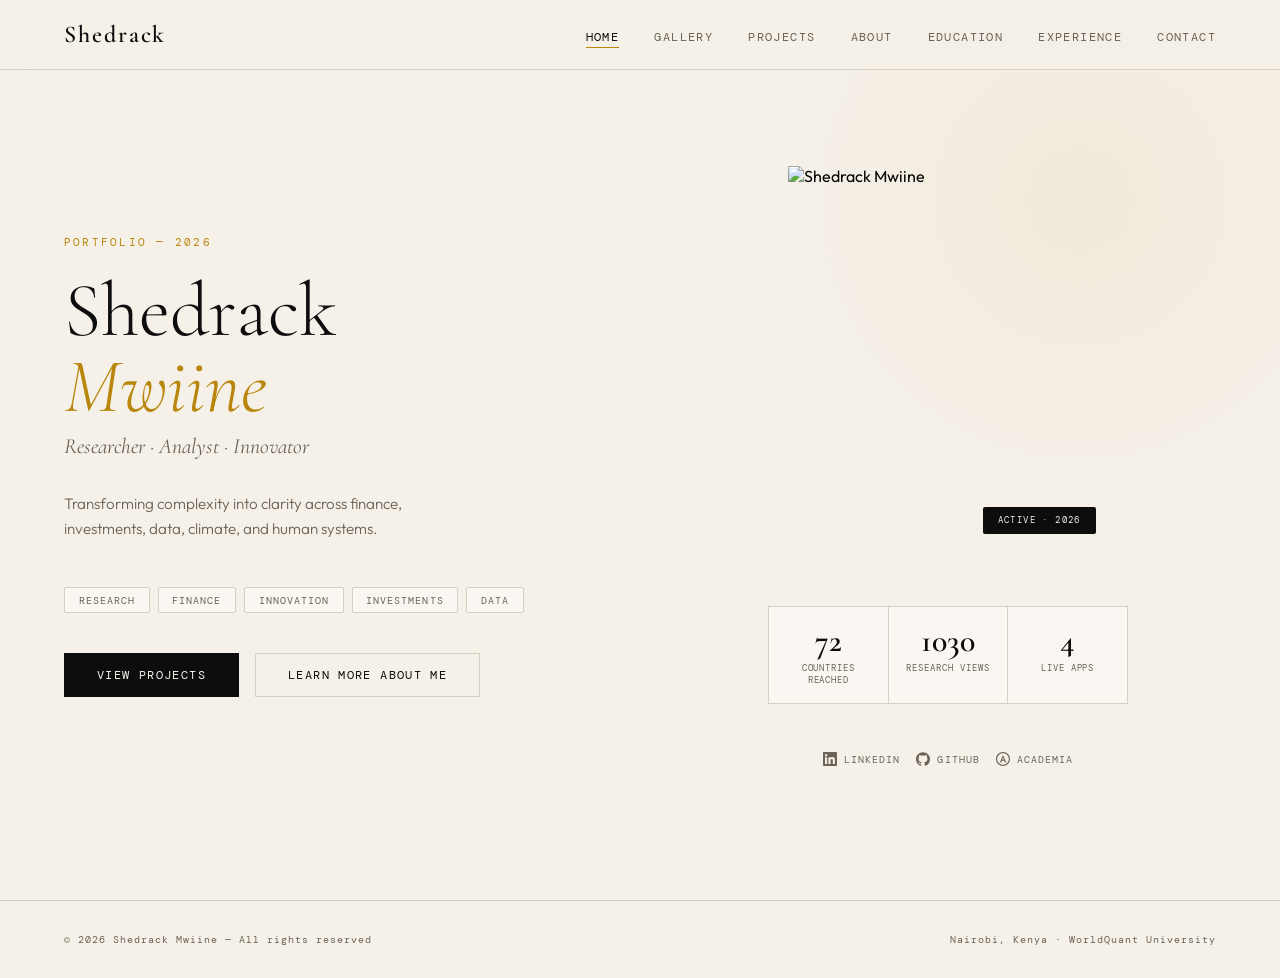
==== index.html @ 3e361f3b "Add portfolio files to root" ====
<!DOCTYPE html>
<html lang="en">
<head>
    <meta charset="UTF-8">
    <meta name="viewport" content="width=device-width, initial-scale=1.0">
    <title>Home | Shedrack Mwiine</title>
    <link rel="preconnect" href="https://fonts.googleapis.com">
    <link rel="preconnect" href="https://fonts.gstatic.com" crossorigin>
    <link href="https://fonts.googleapis.com/css2?family=Cormorant+Garamond:ital,wght@0,300;0,400;0,600;1,300;1,400&family=DM+Mono:wght@300;400;500&family=Outfit:wght@300;400;500;600&display=swap" rel="stylesheet">
    <link rel="stylesheet" href="style.css">
    
    <style>
        :root {
            --ink: #0d0d0d;
            --paper: #f5f0e8;
            --accent: #b8860b;
            --accent-light: #d4a843;
            --muted: #6b6355;
            --border: #d8d0c0;
            --card-bg: #faf7f2;
        }

        html { 
            scroll-behavior: smooth; 
        }

        body {
            font-family: 'Outfit', sans-serif;
            background: var(--paper);
            color: var(--ink);
            overflow-x: hidden;
        }

        /* ── NAV ── */
        .nav {
            position: fixed;
            top: 0; left: 0; right: 0;
            z-index: 100;
            display: flex;
            align-items: center;
            justify-content: space-between;
            padding: 1.2rem 4rem;
            background: rgba(245, 240, 232, 0.92);
            backdrop-filter: blur(12px);
            border-bottom: 1px solid var(--border);
        }

        .nav-brand {
            font-family: 'Cormorant Garamond', serif;
            font-size: 1.5rem;
            font-weight: 600;
            letter-spacing: 0.08em;
            color: var(--ink);
            text-decoration: none;
        }

        .nav-links {
            display: flex;
            gap: 2.2rem;
            list-style: none;
        }

        .nav-links a {
            font-family: 'DM Mono', monospace;
            font-size: 0.72rem;
            font-weight: 400;
            letter-spacing: 0.12em;
            text-transform: uppercase;
            color: var(--muted);
            text-decoration: none;
            transition: color 0.2s;
            position: relative;
        }

        .nav-links a::after {
            content: '';
            position: absolute;
            bottom: -3px; left: 0;
            width: 0; height: 1px;
            background: var(--accent);
            transition: width 0.3s ease;
        }

        .nav-links a:hover { color: var(--ink); }
        .nav-links a:hover::after { width: 100%; }

        /* ── HERO ── */
        .hero {
            min-height: 100vh;
            display: grid;
            grid-template-columns: 1fr 1fr;
            align-items: center;
            padding: 6rem 4rem 4rem;
            gap: 5rem;
            position: relative;
            overflow: hidden;
        }

        .hero::before {
            content: '';
            position: absolute;
            top: -100px; right: -100px;
            width: 600px; height: 600px;
            background: radial-gradient(circle, rgba(184,134,11,0.06) 0%, transparent 70%);
            pointer-events: none;
        }

        .hero-text { animation: fadeUp 0.9s ease both; }

        .hero-eyebrow {
            font-family: 'DM Mono', monospace;
            font-size: 0.7rem;
            letter-spacing: 0.2em;
            text-transform: uppercase;
            color: var(--accent);
            margin-bottom: 1.5rem;
        }

        .hero-name {
            font-family: 'Cormorant Garamond', serif;
            font-size: clamp(3.5rem, 6vw, 5.5rem);
            font-weight: 300;
            line-height: 1.0;
            color: var(--ink);
            margin-bottom: 0.4rem;
        }

        .hero-name em {
            font-style: italic;
            color: var(--accent);
        }

        .hero-title {
            font-family: 'Cormorant Garamond', serif;
            font-size: 1.35rem;
            font-weight: 400;
            font-style: italic;
            color: var(--muted);
            margin-bottom: 2rem;
        }

        .hero-tagline {
            font-size: 0.95rem;
            font-weight: 300;
            color: var(--muted);
            line-height: 1.7;
            max-width: 420px;
            margin-bottom: 2.8rem;
        }

        .bio-tags {
            display: flex;
            flex-wrap: wrap;
            gap: 0.5rem;
            margin-bottom: 2.5rem;
        }

        .bio-tag {
            font-family: 'DM Mono', monospace;
            font-size: 0.65rem;
            letter-spacing: 0.1em;
            text-transform: uppercase;
            padding: 0.35rem 0.85rem;
            border: 1px solid var(--border);
            color: var(--muted);
            border-radius: 2px;
            background: var(--card-bg);
        }

        .hero-cta {
            display: flex;
            gap: 1rem;
            flex-wrap: wrap;
        }

        .btn-primary {
            font-family: 'DM Mono', monospace;
            font-size: 0.72rem;
            letter-spacing: 0.12em;
            text-transform: uppercase;
            padding: 0.85rem 2rem;
            background: var(--ink);
            color: var(--paper);
            text-decoration: none;
            border: 1px solid var(--ink);
            transition: background 0.25s, color 0.25s;
        }

        .btn-primary:hover { 
            background: var(--accent); 
            border-color: var(--accent); 
        }

        .btn-outline {
            font-family: 'DM Mono', monospace;
            font-size: 0.72rem;
            letter-spacing: 0.12em;
            text-transform: uppercase;
            padding: 0.85rem 2rem;
            background: transparent;
            color: var(--ink);
            text-decoration: none;
            border: 1px solid var(--border);
            transition: border-color 0.25s, color 0.25s;
        }

        .btn-outline:hover { 
            border-color: var(--ink); 
        }

        /* ── PROFILE IMAGE - NO FRAME ── */
        .hero-visual {
            display: flex;
            flex-direction: column;
            align-items: center;
            animation: fadeUp 1.1s 0.2s ease both;
        }

        .profile-container {
            position: relative;
            width: 320px;
            height: 380px;
            margin-bottom: 2rem;
            overflow: hidden;
        }

        .profile-img {
            width: 100%;
            height: 100%;
            object-fit: cover;
            object-position: center top;
            filter: grayscale(12%) contrast(1.08);
            transition: transform 0.7s ease;
        }

        .profile-container:hover .profile-img {
            transform: scale(1.03);
        }

        .profile-label {
            position: absolute;
            bottom: 12px;
            right: 12px;
            background: var(--ink);
            color: var(--paper);
            font-family: 'DM Mono', monospace;
            font-size: 0.58rem;
            letter-spacing: 0.15em;
            text-transform: uppercase;
            padding: 0.45rem 0.95rem;
            z-index: 3;
            border-radius: 2px;
        }

        /* ── STATS ROW ── */
        .stats-row {
            display: grid;
            grid-template-columns: repeat(3, 1fr);
            gap: 1px;
            width: 100%;
            max-width: 360px;
            background: var(--border);
            border: 1px solid var(--border);
        }

        .stat-item {
            background: var(--card-bg);
            padding: 1.1rem;
            text-align: center;
        }

        .stat-number {
            font-family: 'Cormorant Garamond', serif;
            font-size: 2rem;
            font-weight: 600;
            color: var(--ink);
            line-height: 1;
        }

        .stat-label {
            font-family: 'DM Mono', monospace;
            font-size: 0.58rem;
            letter-spacing: 0.1em;
            text-transform: uppercase;
            color: var(--muted);
            margin-top: 0.3rem;
        }

        /* ── SOCIAL LINKS ── */
        .social-links {
            display: flex;
            gap: 1rem;
            margin-top: 1.2rem;
        }

        .social-link {
            display: flex;
            align-items: center;
            gap: 0.45rem;
            font-family: 'DM Mono', monospace;
            font-size: 0.65rem;
            letter-spacing: 0.1em;
            text-transform: uppercase;
            color: var(--muted);
            text-decoration: none;
            transition: color 0.2s;
        }

        .social-link svg {
            width: 14px; height: 14px;
            fill: currentColor;
        }

        .social-link:hover { color: var(--accent); }

        /* ── FOOTER ── */
        footer {
            border-top: 1px solid var(--border);
            padding: 2rem 4rem;
            display: flex;
            align-items: center;
            justify-content: space-between;
        }

        footer p {
            font-family: 'DM Mono', monospace;
            font-size: 0.62rem;
            letter-spacing: 0.1em;
            color: var(--muted);
        }

        /* ── ANIMATIONS ── */
        @keyframes fadeUp {
            from { opacity: 0; transform: translateY(28px); }
            to { opacity: 1; transform: translateY(0); }
        }

        /* ── RESPONSIVE ── */
        @media (max-width: 900px) {
            .nav { padding: 1rem 1.5rem; }
            .nav-links { gap: 1.2rem; }
            .hero { 
                grid-template-columns: 1fr; 
                padding: 7rem 1.5rem 3rem; 
                gap: 3rem; 
            }
            .hero-visual { order: -1; }
            .profile-container { 
                width: 240px; 
                height: 290px; 
            }
            footer { 
                flex-direction: column; 
                gap: 1rem; 
                padding: 1.5rem; 
            }
        }

        @media (max-width: 600px) {
            .nav-links { display: none; }
        }
    </style>
</head>
<body>

<header class="nav">
    <a href="index.html" class="nav-brand">Shedrack</a>
    <nav>
        <ul class="nav-links">
            <li><a href="index.html">Home</a></li>
            <li><a href="gallery.html">Gallery</a></li>
            <li><a href="projects.html">Projects</a></li>
            <li><a href="about.html">About</a></li>
            <li><a href="education.html">Education</a></li>
            <li><a href="experience.html">Experience</a></li>
            <li><a href="contact.html">Contact</a></li>
        </ul>
    </nav>
    <button class="nav-hamburger" aria-label="Toggle menu" aria-expanded="false">
        <span></span><span></span><span></span>
    </button>
</header>

<!-- ── HERO ── -->
<section class="hero">
    <div class="hero-text">
        <p class="hero-eyebrow">Portfolio — 2026</p>
        <h2 class="hero-name">Shedrack<br><em>Mwiine</em></h2>
        <p class="hero-title">Researcher · Analyst · Innovator</p>
        <p class="hero-tagline">Transforming complexity into clarity across finance, investments, data, climate, and human systems.</p>

        <div class="bio-tags">
            <span class="bio-tag">Research</span>
            <span class="bio-tag">Finance</span>
            <span class="bio-tag">Innovation</span>
            <span class="bio-tag">Investments</span>
            <span class="bio-tag">Data</span>
        </div>

        <div class="hero-cta">
            <a href="projects.html" class="btn-primary">View Projects</a>
            <a href="about.html" class="btn-outline">Learn More About Me</a>
        </div>
    </div>

    <div class="hero-visual">
        <div class="profile-container">
            <img src="https://i.postimg.cc/kX9k6gMP/Profile_Photograph.jpg" 
                 alt="Shedrack Mwiine" 
                 class="profile-img">
            <span class="profile-label">Active · 2026</span>
        </div>

        <div class="stats-row">
            <div class="stat-item">
                <div class="stat-number">73<span style="font-size:1.2rem;color:var(--accent)">+</span></div>
                <div class="stat-label">Countries Reached</div>
            </div>
            <div class="stat-item">
                <div class="stat-number">1030<span style="font-size:1.2rem;color:var(--accent)">+</span></div>
                <div class="stat-label">Research Views</div>
            </div>
            <div class="stat-item">
                <div class="stat-number">4</div>
                <div class="stat-label">Live Apps</div>
            </div>
        </div>

        <div class="social-links">
            <a href="https://www.linkedin.com/in/shedrack-mwiine-6a0851293" target="_blank" class="social-link">
                <svg viewBox="0 0 24 24"><path d="M20.447 20.452h-3.554v-5.569c0-1.328-.027-3.037-1.852-3.037-1.853 0-2.136 1.445-2.136 2.939v5.667H9.351V9h3.414v1.561h.046c.477-.9 1.637-1.85 3.37-1.85 3.601 0 4.267 2.37 4.267 5.455v6.286zM5.337 7.433a2.062 2.062 0 0 1-2.063-2.065 2.064 2.064 0 1 1 2.063 2.065zm1.782 13.019H3.555V9h3.564v11.452zM22.225 0H1.771C.792 0 0 .774 0 1.729v20.542C0 23.227.792 24 1.771 24h20.451C23.2 24 24 23.227 24 22.271V1.729C24 .774 23.2 0 22.222 0h.003z"/></svg>
                LinkedIn
            </a>
            <a href="https://github.com/MwiineShedrack" target="_blank" class="social-link">
                <svg viewBox="0 0 24 24"><path d="M12 .297c-6.63 0-12 5.373-12 12 0 5.303 3.438 9.8 8.205 11.385.6.113.82-.258.82-.577 0-.285-.01-1.04-.015-2.04-3.338.724-4.042-1.61-4.042-1.61C4.422 18.07 3.633 17.7 3.633 17.7c-1.087-.744.084-.729.084-.729 1.205.084 1.838 1.236 1.838 1.236 1.07 1.835 2.809 1.305 3.495.998.108-.776.417-1.305.76-1.605-2.665-.3-5.466-1.332-5.466-5.93 0-1.31.465-2.38 1.235-3.22-.135-.303-.54-1.523.105-3.176 0 0 1.005-.322 3.3 1.23.96-.267 1.98-.399 3-.405 1.02.006 2.04.138 3 .405 2.28-1.552 3.285-1.23 3.285-1.23.645 1.653.24 2.873.12 3.176.765.84 1.23 1.91 1.23 3.22 0 4.61-2.805 5.625-5.475 5.92.42.36.81 1.096.81 2.22 0 1.606-.015 2.896-.015 3.286 0 .315.21.69.825.57C20.565 22.092 24 17.592 24 12.297c0-6.627-5.373-12-12-12"/></svg>
                GitHub
            </a>
            <a href="https://independent.academia.edu/ShedrackMwiine" target="_blank" class="social-link">
                <svg viewBox="0 0 24 24"><path d="M12 0C5.373 0 0 5.373 0 12s5.373 12 12 12 12-5.373 12-12S18.627 0 12 0zm0 2c5.514 0 10 4.486 10 10s-4.486 10-10 10S2 17.514 2 12 6.486 2 12 2zm-.5 4l-5 12h2.2l1.1-2.8h4.4l1.1 2.8H17.5L12.5 6h-1zm.5 2.8l1.6 4H10.4L12 8.8z"/></svg>
                Academia
            </a>
        </div>
    </div>
</section>

<footer>
    <p>© 2026 Shedrack Mwiine — All rights reserved</p>
    <p>Nairobi, Kenya · WorldQuant University</p>
</footer>

<script src="script.js"></script>
</body>
</html>
---- style.css ----
/* ============================================================
   SHEDRACK MWIINE — PORTFOLIO STYLESHEET
   Covers: index, projects, gallery, experience, education, contact
   ============================================================ */

/* ── GOOGLE FONTS ── */
@import url('https://fonts.googleapis.com/css2?family=Cormorant+Garamond:ital,wght@0,300;0,400;0,600;1,300;1,400&family=DM+Mono:wght@300;400;500&family=Outfit:wght@300;400;500;600&display=swap');

/* ── RESET ── */
*, *::before, *::after {
    box-sizing: border-box;
    margin: 0;
    padding: 0;
}

/* ── DESIGN TOKENS ── */
:root {
    --ink:          #0d0d0d;
    --paper:        #f5f0e8;
    --accent:       #b8860b;
    --accent-light: #d4a843;
    --accent-dim:   rgba(184, 134, 11, 0.08);
    --muted:        #6b6355;
    --muted-light:  #9a9082;
    --border:       #d8d0c0;
    --border-light: #e8e2d8;
    --card-bg:      #faf7f2;
    --card-hover:   #f2ede3;

    --font-serif:  'Cormorant Garamond', Georgia, serif;
    --font-mono:   'DM Mono', 'Courier New', monospace;
    --font-sans:   'Outfit', system-ui, sans-serif;

    --nav-h:       70px;
    --page-pad:    4rem;
    --page-pad-sm: 1.5rem;

    --radius-sm: 2px;
    --radius:    4px;

    --shadow-sm: 0 2px 12px rgba(13,13,13,0.06);
    --shadow:    0 6px 30px rgba(13,13,13,0.10);
    --shadow-lg: 0 16px 60px rgba(13,13,13,0.14);

    --transition: 0.25s ease;
    --transition-slow: 0.5s ease;
}

/* ── BASE ── */
html {
    scroll-behavior: smooth;
    font-size: 16px;
}

body {
    font-family: var(--font-sans);
    background: var(--paper);
    color: var(--ink);
    overflow-x: hidden;
    -webkit-font-smoothing: antialiased;
}

img { display: block; max-width: 100%; }
a  { color: inherit; text-decoration: none; }
ul { list-style: none; }

/* ── PAGE TRANSITION OVERLAY ── */
.page-transition {
    position: fixed;
    inset: 0;
    background: var(--ink);
    z-index: 9999;
    pointer-events: none;
    
    /* Start fully transparent and slightly scaled */
    opacity: 0;
    transform: scale(0.98);
    visibility: hidden;
    
    /* Smooth, luxurious easing */
    transition: 
        opacity 0.65s cubic-bezier(0.45, 0.05, 0.25, 1),
        transform 0.65s cubic-bezier(0.45, 0.05, 0.25, 1);
}

.page-transition.entering {
    opacity: 1;
    transform: scale(1);
    visibility: visible;
}

.page-transition.leaving {
    opacity: 0;
    transform: scale(1.02);
    visibility: visible;
}
.page-transition.entering { transform: translateY(0); }
.page-transition.leaving  { transform: translateY(-100%); }

/* ============================================================
   NAVIGATION
   ============================================================ */
.nav {
    position: fixed;
    top: 0; left: 0; right: 0;
    z-index: 100;
    height: var(--nav-h);
    display: flex;
    align-items: center;
    justify-content: space-between;
    padding: 0 var(--page-pad);
    background: rgba(245, 240, 232, 0.93);
    backdrop-filter: blur(14px);
    -webkit-backdrop-filter: blur(14px);
    border-bottom: 1px solid var(--border);
    transition: box-shadow var(--transition);
}

.nav.scrolled {
    box-shadow: var(--shadow-sm);
}

.nav-brand {
    font-family: var(--font-serif);
    font-size: 1.45rem;
    font-weight: 600;
    letter-spacing: 0.06em;
    color: var(--ink);
}

.nav-links {
    display: flex;
    align-items: center;
    gap: 2.2rem;
}

.nav-links a {
    font-family: var(--font-mono);
    font-size: 0.7rem;
    font-weight: 400;
    letter-spacing: 0.14em;
    text-transform: uppercase;
    color: var(--muted);
    position: relative;
    transition: color var(--transition);
}

.nav-links a::after {
    content: '';
    position: absolute;
    bottom: -4px; left: 0;
    width: 0; height: 1px;
    background: var(--accent);
    transition: width 0.35s ease;
}

.nav-links a:hover,
.nav-links a.active {
    color: var(--ink);
}

.nav-links a:hover::after,
.nav-links a.active::after {
    width: 100%;
}

/* Hamburger (mobile) */
.nav-hamburger {
    display: none;
    flex-direction: column;
    justify-content: center;
    gap: 5px;
    width: 28px;
    height: 28px;
    cursor: pointer;
    background: none;
    border: none;
    padding: 0;
    z-index: 101;
}

.nav-hamburger span {
    display: block;
    width: 100%;
    height: 1px;
    background: var(--ink);
    transition: transform 0.35s ease, opacity 0.25s ease;
    transform-origin: center;
}

.nav-hamburger.open span:nth-child(1) { transform: translateY(6px) rotate(45deg); }
.nav-hamburger.open span:nth-child(2) { opacity: 0; transform: scaleX(0); }
.nav-hamburger.open span:nth-child(3) { transform: translateY(-6px) rotate(-45deg); }

/* Mobile Nav Drawer */
.nav-drawer {
    display: none;
    position: fixed;
    top: var(--nav-h); left: 0; right: 0;
    background: var(--paper);
    border-bottom: 1px solid var(--border);
    padding: 2rem var(--page-pad-sm);
    z-index: 99;
    transform: translateY(-8px);
    opacity: 0;
    pointer-events: none;
    transition: transform 0.35s ease, opacity 0.3s ease;
}

.nav-drawer.open {
    transform: translateY(0);
    opacity: 1;
    pointer-events: all;
}

.nav-drawer ul {
    display: flex;
    flex-direction: column;
    gap: 1.4rem;
}

.nav-drawer a {
    font-family: var(--font-mono);
    font-size: 0.8rem;
    letter-spacing: 0.14em;
    text-transform: uppercase;
    color: var(--muted);
    transition: color var(--transition);
}

.nav-drawer a:hover,
.nav-drawer a.active { color: var(--ink); }

/* ============================================================
   PAGE HERO BANNER (shared across inner pages)
   ============================================================ */
.page-hero {
    min-height: 38vh;
    display: flex;
    flex-direction: column;
    justify-content: flex-end;
    padding: calc(var(--nav-h) + 3rem) var(--page-pad) 3rem;
    border-bottom: 1px solid var(--border);
    position: relative;
    overflow: hidden;
}

.page-hero::before {
    content: '';
    position: absolute;
    top: -120px; right: -80px;
    width: 500px; height: 500px;
    background: radial-gradient(circle, var(--accent-dim) 0%, transparent 65%);
    pointer-events: none;
}

.page-hero-eyebrow {
    font-family: var(--font-mono);
    font-size: 0.68rem;
    letter-spacing: 0.22em;
    text-transform: uppercase;
    color: var(--accent);
    margin-bottom: 0.9rem;
}

.page-hero-title {
    font-family: var(--font-serif);
    font-size: clamp(2.8rem, 5vw, 4.5rem);
    font-weight: 300;
    line-height: 1.05;
    color: var(--ink);
}

.page-hero-title em {
    font-style: italic;
    color: var(--accent);
}

.page-hero-sub {
    font-size: 0.9rem;
    font-weight: 300;
    color: var(--muted);
    margin-top: 1rem;
    max-width: 560px;
    line-height: 1.7;
}

/* ============================================================
   SHARED SECTION UTILITIES
   ============================================================ */
.section-wrapper {
    padding: 5rem var(--page-pad);
}

.section-label {
    font-family: var(--font-mono);
    font-size: 0.65rem;
    letter-spacing: 0.22em;
    text-transform: uppercase;
    color: var(--accent);
    margin-bottom: 0.9rem;
}

.section-title {
    font-family: var(--font-serif);
    font-size: clamp(2rem, 3.5vw, 3rem);
    font-weight: 300;
    line-height: 1.15;
    color: var(--ink);
}

.section-title em { font-style: italic; }

.divider {
    width: 40px;
    height: 1px;
    background: var(--accent);
    margin: 1.4rem 0;
}

.divider-full {
    width: 100%;
    height: 1px;
    background: var(--border);
    margin: 3rem 0;
}

/* ============================================================
   BUTTONS
   ============================================================ */
.btn-primary {
    display: inline-block;
    font-family: var(--font-mono);
    font-size: 0.7rem;
    letter-spacing: 0.14em;
    text-transform: uppercase;
    padding: 0.85rem 2rem;
    background: var(--ink);
    color: var(--paper);
    border: 1px solid var(--ink);
    transition: background var(--transition), border-color var(--transition), color var(--transition);
    cursor: pointer;
}

.btn-primary:hover {
    background: var(--accent);
    border-color: var(--accent);
    color: var(--paper);
}

.btn-outline {
    display: inline-block;
    font-family: var(--font-mono);
    font-size: 0.7rem;
    letter-spacing: 0.14em;
    text-transform: uppercase;
    padding: 0.85rem 2rem;
    background: transparent;
    color: var(--ink);
    border: 1px solid var(--border);
    transition: border-color var(--transition), color var(--transition), background var(--transition);
    cursor: pointer;
}

.btn-outline:hover {
    border-color: var(--ink);
    background: var(--card-bg);
}

.btn-accent {
    display: inline-block;
    font-family: var(--font-mono);
    font-size: 0.7rem;
    letter-spacing: 0.14em;
    text-transform: uppercase;
    padding: 0.85rem 2rem;
    background: var(--accent);
    color: var(--paper);
    border: 1px solid var(--accent);
    transition: background var(--transition), opacity var(--transition);
    cursor: pointer;
}

.btn-accent:hover { opacity: 0.85; }

/* ============================================================
   CHIPS & TAGS
   ============================================================ */
.chip {
    display: inline-block;
    font-family: var(--font-mono);
    font-size: 0.62rem;
    letter-spacing: 0.1em;
    text-transform: uppercase;
    padding: 0.45rem 1rem;
    background: transparent;
    border: 1px solid var(--border);
    color: var(--muted);
    transition: border-color var(--transition), color var(--transition), background var(--transition);
    cursor: default;
}

.chip:hover {
    border-color: var(--accent);
    color: var(--accent);
    background: var(--accent-dim);
}

.chip-solid {
    display: inline-block;
    font-family: var(--font-mono);
    font-size: 0.6rem;
    letter-spacing: 0.1em;
    text-transform: uppercase;
    padding: 0.35rem 0.8rem;
    background: var(--card-bg);
    border: 1px solid var(--border);
    color: var(--muted);
    border-radius: var(--radius-sm);
}

.bio-tags {
    display: flex;
    flex-wrap: wrap;
    gap: 0.5rem;
    margin-bottom: 2.5rem;
}

.bio-tag {
    font-family: var(--font-mono);
    font-size: 0.62rem;
    letter-spacing: 0.1em;
    text-transform: uppercase;
    padding: 0.35rem 0.85rem;
    border: 1px solid var(--border);
    color: var(--muted);
    border-radius: var(--radius-sm);
    background: var(--card-bg);
}

/* ============================================================
   STATUS / STATUS BAR
   ============================================================ */
.status-bar {
    display: inline-flex;
    align-items: center;
    gap: 0.6rem;
    font-family: var(--font-mono);
    font-size: 0.62rem;
    letter-spacing: 0.12em;
    text-transform: uppercase;
    color: var(--muted);
    padding: 0.85rem 1.4rem;
    border: 1px solid var(--border);
    background: var(--card-bg);
}

.status-dot {
    width: 7px;
    height: 7px;
    border-radius: 50%;
    background: #22c55e;
    flex-shrink: 0;
    animation: pulse 2.4s ease-in-out infinite;
}

@keyframes pulse {
    0%, 100% { opacity: 1;   transform: scale(1); }
    50%       { opacity: 0.5; transform: scale(0.8); }
}

/* ============================================================
   SOCIAL LINKS
   ============================================================ */
.social-links {
    display: flex;
    gap: 1.2rem;
    flex-wrap: wrap;
}

.social-link {
    display: flex;
    align-items: center;
    gap: 0.45rem;
    font-family: var(--font-mono);
    font-size: 0.63rem;
    letter-spacing: 0.1em;
    text-transform: uppercase;
    color: var(--muted);
    transition: color var(--transition);
}

.social-link svg {
    width: 14px;
    height: 14px;
    fill: currentColor;
    flex-shrink: 0;
}

.social-link:hover { color: var(--accent); }

/* ============================================================
   INDEX — HERO
   ============================================================ */
.hero {
    min-height: 100vh;
    display: grid;
    grid-template-columns: 1fr 1fr;
    align-items: center;
    padding: calc(var(--nav-h) + 2rem) var(--page-pad) 4rem;
    gap: 5rem;
    position: relative;
    overflow: hidden;
}

.hero::before {
    content: '';
    position: absolute;
    top: -100px; right: -100px;
    width: 600px; height: 600px;
    background: radial-gradient(circle, var(--accent-dim) 0%, transparent 70%);
    pointer-events: none;
}

.hero-eyebrow {
    font-family: var(--font-mono);
    font-size: 0.68rem;
    letter-spacing: 0.22em;
    text-transform: uppercase;
    color: var(--accent);
    margin-bottom: 1.5rem;
}

.hero-name {
    font-family: var(--font-serif);
    font-size: clamp(3.2rem, 6vw, 5.5rem);
    font-weight: 300;
    line-height: 1.0;
    color: var(--ink);
    margin-bottom: 0.4rem;
}

.hero-name em {
    font-style: italic;
    color: var(--accent);
}

.hero-title {
    font-family: var(--font-serif);
    font-size: 1.3rem;
    font-weight: 400;
    font-style: italic;
    color: var(--muted);
    margin-bottom: 2rem;
}

.hero-tagline {
    font-size: 0.92rem;
    font-weight: 300;
    color: var(--muted);
    line-height: 1.75;
    max-width: 420px;
    margin-bottom: 2.8rem;
}

.hero-cta {
    display: flex;
    gap: 1rem;
    flex-wrap: wrap;
}

/* ── Profile Visual ── */
.hero-visual {
    display: flex;
    flex-direction: column;
    align-items: center;
    gap: 1.8rem;
}

.profile-frame {
    position: relative;
    width: 320px;
    height: 380px;
}

.profile-frame::before {
    content: '';
    position: absolute;
    top: 16px; left: 16px;
    width: 100%; height: 100%;
    border: 1px solid var(--accent);
    z-index: 0;
}

.profile-img {
    position: relative;
    z-index: 1;
    width: 100%;
    height: 100%;
    object-fit: cover;
    object-position: top;
    filter: grayscale(15%) contrast(1.05);
}

.profile-label {
    position: absolute;
    bottom: -1px; right: -1px;
    background: var(--ink);
    color: var(--paper);
    font-family: var(--font-mono);
    font-size: 0.58rem;
    letter-spacing: 0.15em;
    text-transform: uppercase;
    padding: 0.4rem 0.9rem;
    z-index: 2;
}

/* ── Stats Row ── */
.stats-row {
    display: grid;
    grid-template-columns: repeat(3, 1fr);
    gap: 1px;
    width: 100%;
    max-width: 360px;
    background: var(--border);
    border: 1px solid var(--border);
}

.stat-item {
    background: var(--card-bg);
    padding: 1.1rem;
    text-align: center;
}

.stat-number {
    font-family: var(--font-serif);
    font-size: 2rem;
    font-weight: 600;
    color: var(--ink);
    line-height: 1;
}

.stat-sup {
    font-size: 1.1rem;
    color: var(--accent);
}

.stat-label {
    font-family: var(--font-mono);
    font-size: 0.56rem;
    letter-spacing: 0.1em;
    text-transform: uppercase;
    color: var(--muted);
    margin-top: 0.3rem;
}

/* ============================================================
   INDEX — ABOUT
   ============================================================ */
.about {
    padding: 6rem var(--page-pad);
    border-top: 1px solid var(--border);
    display: grid;
    grid-template-columns: 280px 1fr;
    gap: 5rem;
}

.about-sidebar {
    position: sticky;
    top: calc(var(--nav-h) + 2rem);
    align-self: start;
}

.expertise-grid {
    display: flex;
    flex-wrap: wrap;
    gap: 0.55rem;
    margin-top: 2rem;
}

.about-intro {
    font-family: var(--font-serif);
    font-size: 1.3rem;
    font-weight: 400;
    line-height: 1.7;
    color: var(--ink);
    margin-bottom: 2rem;
}

.about-body {
    font-size: 0.88rem;
    font-weight: 300;
    line-height: 1.9;
    color: #3a3530;
    column-count: 2;
    column-gap: 2.5rem;
}

.about-body p {
    margin-bottom: 1.2rem;
    break-inside: avoid;
}

/* ============================================================
   PROJECTS PAGE
   ============================================================ */
.projects-filter {
    display: flex;
    gap: 0.6rem;
    flex-wrap: wrap;
    padding: 2.5rem var(--page-pad) 0;
}

.filter-btn {
    font-family: var(--font-mono);
    font-size: 0.65rem;
    letter-spacing: 0.12em;
    text-transform: uppercase;
    padding: 0.5rem 1.2rem;
    background: transparent;
    border: 1px solid var(--border);
    color: var(--muted);
    cursor: pointer;
    transition: all var(--transition);
}

.filter-btn:hover,
.filter-btn.active {
    background: var(--ink);
    border-color: var(--ink);
    color: var(--paper);
}

.projects-grid {
    display: grid;
    grid-template-columns: repeat(auto-fill, minmax(340px, 1fr));
    gap: 1px;
    background: var(--border);
    border: 1px solid var(--border);
    margin: 2.5rem var(--page-pad) 5rem;
}

.project-card {
    background: var(--card-bg);
    padding: 2.2rem;
    display: flex;
    flex-direction: column;
    gap: 1rem;
    transition: background var(--transition);
    position: relative;
    overflow: hidden;
}

.project-card::before {
    content: '';
    position: absolute;
    top: 0; left: 0;
    width: 3px; height: 0;
    background: var(--accent);
    transition: height 0.4s ease;
}

.project-card:hover { background: var(--card-hover); }
.project-card:hover::before { height: 100%; }

.project-number {
    font-family: var(--font-mono);
    font-size: 0.6rem;
    letter-spacing: 0.12em;
    color: var(--accent);
}

.project-title {
    font-family: var(--font-serif);
    font-size: 1.5rem;
    font-weight: 400;
    line-height: 1.2;
    color: var(--ink);
}

.project-desc {
    font-size: 0.85rem;
    font-weight: 300;
    line-height: 1.75;
    color: var(--muted);
    flex: 1;
}

.project-tags {
    display: flex;
    flex-wrap: wrap;
    gap: 0.4rem;
}

.project-links {
    display: flex;
    gap: 0.8rem;
    margin-top: 0.5rem;
}

.project-link {
    font-family: var(--font-mono);
    font-size: 0.62rem;
    letter-spacing: 0.1em;
    text-transform: uppercase;
    color: var(--muted);
    display: flex;
    align-items: center;
    gap: 0.35rem;
    transition: color var(--transition);
}

.project-link:hover { color: var(--accent); }

.project-link svg {
    width: 12px; height: 12px;
    fill: currentColor;
}

.project-award {
    display: inline-flex;
    align-items: center;
    gap: 0.4rem;
    font-family: var(--font-mono);
    font-size: 0.58rem;
    letter-spacing: 0.1em;
    text-transform: uppercase;
    color: var(--accent);
    background: var(--accent-dim);
    border: 1px solid rgba(184,134,11,0.2);
    padding: 0.3rem 0.7rem;
}

/* ============================================================
   GALLERY PAGE
   ============================================================ */
.gallery-intro {
    padding: 3rem var(--page-pad) 2rem;
    max-width: 640px;
    font-size: 0.88rem;
    font-weight: 300;
    line-height: 1.8;
    color: var(--muted);
}

.gallery-grid {
    display: grid;
    grid-template-columns: repeat(12, 1fr);
    gap: 1px;
    background: var(--border);
    border: 1px solid var(--border);
    margin: 0 var(--page-pad) 5rem;
}

.gallery-item {
    position: relative;
    overflow: hidden;
    cursor: pointer;
}

.gallery-item:nth-child(1)  { grid-column: span 7; grid-row: span 2; }
.gallery-item:nth-child(2)  { grid-column: span 5; }
.gallery-item:nth-child(3)  { grid-column: span 5; }
.gallery-item:nth-child(4)  { grid-column: span 4; }
.gallery-item:nth-child(5)  { grid-column: span 4; }
.gallery-item:nth-child(6)  { grid-column: span 4; }
.gallery-item:nth-child(7)  { grid-column: span 6; }
.gallery-item:nth-child(8)  { grid-column: span 6; }
.gallery-item:nth-child(n+9){ grid-column: span 4; }

.gallery-item img {
    width: 100%;
    height: 100%;
    min-height: 260px;
    object-fit: cover;
    transition: transform 0.6s ease, filter 0.4s ease;
    filter: grayscale(10%);
}

.gallery-item:hover img {
    transform: scale(1.04);
    filter: grayscale(0%);
}

.gallery-overlay {
    position: absolute;
    inset: 0;
    background: rgba(13,13,13,0);
    display: flex;
    flex-direction: column;
    justify-content: flex-end;
    padding: 1.5rem;
    transition: background 0.35s ease;
}

.gallery-item:hover .gallery-overlay {
    background: rgba(13,13,13,0.45);
}

.gallery-caption {
    font-family: var(--font-mono);
    font-size: 0.62rem;
    letter-spacing: 0.12em;
    text-transform: uppercase;
    color: var(--paper);
    transform: translateY(12px);
    opacity: 0;
    transition: transform 0.35s ease, opacity 0.3s ease;
}

.gallery-item:hover .gallery-caption {
    transform: translateY(0);
    opacity: 1;
}

/* Lightbox */
.lightbox {
    position: fixed;
    inset: 0;
    background: rgba(13,13,13,0.95);
    z-index: 999;
    display: flex;
    align-items: center;
    justify-content: center;
    opacity: 0;
    pointer-events: none;
    transition: opacity 0.3s ease;
}

.lightbox.open {
    opacity: 1;
    pointer-events: all;
}

.lightbox img {
    max-width: 88vw;
    max-height: 88vh;
    object-fit: contain;
    box-shadow: var(--shadow-lg);
}

.lightbox-close {
    position: absolute;
    top: 2rem; right: 2rem;
    font-family: var(--font-mono);
    font-size: 0.65rem;
    letter-spacing: 0.15em;
    text-transform: uppercase;
    color: rgba(245,240,232,0.6);
    cursor: pointer;
    background: none;
    border: none;
    transition: color var(--transition);
}

.lightbox-close:hover { color: var(--paper); }

/* ============================================================
   EXPERIENCE PAGE
   ============================================================ */
.experience-layout {
    display: grid;
    grid-template-columns: 260px 1fr;
    gap: 5rem;
    padding: 4rem var(--page-pad) 6rem;
}

.experience-nav {
    position: sticky;
    top: calc(var(--nav-h) + 2rem);
    align-self: start;
}

.exp-nav-item {
    font-family: var(--font-mono);
    font-size: 0.65rem;
    letter-spacing: 0.1em;
    text-transform: uppercase;
    color: var(--muted);
    padding: 0.7rem 0;
    border-bottom: 1px solid var(--border-light);
    cursor: pointer;
    transition: color var(--transition);
    display: flex;
    align-items: center;
    gap: 0.6rem;
}

.exp-nav-item::before {
    content: '';
    width: 0;
    height: 1px;
    background: var(--accent);
    transition: width 0.3s ease;
}

.exp-nav-item:hover,
.exp-nav-item.active { color: var(--ink); }
.exp-nav-item.active::before,
.exp-nav-item:hover::before { width: 18px; }

.experience-timeline { }

.exp-entry {
    padding: 3rem 0;
    border-bottom: 1px solid var(--border-light);
    display: grid;
    grid-template-columns: 160px 1fr;
    gap: 3rem;
    opacity: 0;
    transform: translateY(20px);
    transition: opacity 0.6s ease, transform 0.6s ease;
}

.exp-entry.visible {
    opacity: 1;
    transform: translateY(0);
}

.exp-entry:last-child { border-bottom: none; }

.exp-meta { }

.exp-period {
    font-family: var(--font-mono);
    font-size: 0.62rem;
    letter-spacing: 0.1em;
    color: var(--accent);
    margin-bottom: 0.5rem;
}

.exp-org {
    font-family: var(--font-mono);
    font-size: 0.65rem;
    letter-spacing: 0.08em;
    color: var(--muted);
    line-height: 1.5;
}

.exp-body { }

.exp-role {
    font-family: var(--font-serif);
    font-size: 1.6rem;
    font-weight: 400;
    line-height: 1.15;
    color: var(--ink);
    margin-bottom: 1rem;
}

.exp-desc {
    font-size: 0.87rem;
    font-weight: 300;
    line-height: 1.85;
    color: #3a3530;
    margin-bottom: 1.4rem;
}

.exp-highlights {
    display: flex;
    flex-direction: column;
    gap: 0.5rem;
    margin-bottom: 1.4rem;
}

.exp-highlight {
    display: flex;
    gap: 0.8rem;
    font-size: 0.84rem;
    font-weight: 300;
    color: var(--muted);
    line-height: 1.6;
}

.exp-highlight::before {
    content: '—';
    color: var(--accent);
    flex-shrink: 0;
    font-family: var(--font-serif);
}

.exp-skills {
    display: flex;
    flex-wrap: wrap;
    gap: 0.45rem;
}

/* ============================================================
   EDUCATION PAGE
   ============================================================ */
.education-layout {
    padding: 4rem var(--page-pad) 6rem;
}

.edu-grid {
    display: grid;
    grid-template-columns: repeat(auto-fill, minmax(380px, 1fr));
    gap: 1px;
    background: var(--border);
    border: 1px solid var(--border);
    margin-bottom: 5rem;
}

.edu-card {
    background: var(--card-bg);
    padding: 2.5rem;
    transition: background var(--transition);
    position: relative;
}

.edu-card:hover { background: var(--card-hover); }

.edu-year {
    font-family: var(--font-mono);
    font-size: 0.62rem;
    letter-spacing: 0.14em;
    text-transform: uppercase;
    color: var(--accent);
    margin-bottom: 1rem;
}

.edu-degree {
    font-family: var(--font-serif);
    font-size: 1.5rem;
    font-weight: 400;
    line-height: 1.2;
    color: var(--ink);
    margin-bottom: 0.5rem;
}

.edu-institution {
    font-family: var(--font-mono);
    font-size: 0.68rem;
    letter-spacing: 0.1em;
    text-transform: uppercase;
    color: var(--muted);
    margin-bottom: 1.4rem;
}

.edu-description {
    font-size: 0.86rem;
    font-weight: 300;
    line-height: 1.8;
    color: #3a3530;
    margin-bottom: 1.4rem;
}

.edu-tags {
    display: flex;
    flex-wrap: wrap;
    gap: 0.4rem;
}

/* Certifications / Awards */
.certs-section {
    margin-top: 2rem;
}

.certs-grid {
    display: grid;
    grid-template-columns: repeat(auto-fill, minmax(280px, 1fr));
    gap: 1px;
    background: var(--border);
    border: 1px solid var(--border);
    margin-top: 2rem;
}

.cert-item {
    background: var(--card-bg);
    padding: 1.8rem 2rem;
    transition: background var(--transition);
    display: flex;
    flex-direction: column;
    gap: 0.5rem;
}

.cert-item:hover { background: var(--card-hover); }

.cert-title {
    font-family: var(--font-serif);
    font-size: 1.1rem;
    font-weight: 400;
    color: var(--ink);
}

.cert-issuer {
    font-family: var(--font-mono);
    font-size: 0.62rem;
    letter-spacing: 0.1em;
    text-transform: uppercase;
    color: var(--muted);
}

.cert-year {
    font-family: var(--font-mono);
    font-size: 0.6rem;
    letter-spacing: 0.1em;
    color: var(--accent);
}

/* ============================================================
   CONTACT PAGE
   ============================================================ */
.contact-layout {
    display: grid;
    grid-template-columns: 1fr 1fr;
    min-height: calc(100vh - var(--nav-h) - 38vh);
    border-top: 1px solid var(--border);
}

.contact-info {
    padding: 4rem var(--page-pad);
    border-right: 1px solid var(--border);
}

.contact-tagline {
    font-family: var(--font-serif);
    font-size: 1.3rem;
    font-style: italic;
    font-weight: 300;
    line-height: 1.7;
    color: var(--muted);
    margin-bottom: 3rem;
    max-width: 380px;
}

.contact-item {
    display: flex;
    flex-direction: column;
    gap: 0.25rem;
    padding: 1.4rem 0;
    border-bottom: 1px solid var(--border-light);
}

.contact-item:last-of-type { border-bottom: none; }

.contact-item-label {
    font-family: var(--font-mono);
    font-size: 0.6rem;
    letter-spacing: 0.16em;
    text-transform: uppercase;
    color: var(--accent);
}

.contact-item-value {
    font-size: 0.9rem;
    font-weight: 400;
    color: var(--ink);
    transition: color var(--transition);
}

.contact-item-value a {
    color: var(--ink);
    transition: color var(--transition);
}

.contact-item-value a:hover { color: var(--accent); }

.contact-form-section {
    padding: 4rem var(--page-pad);
}

.contact-form {
    display: flex;
    flex-direction: column;
    gap: 1.4rem;
    max-width: 480px;
}

.form-group {
    display: flex;
    flex-direction: column;
    gap: 0.5rem;
}

.form-label {
    font-family: var(--font-mono);
    font-size: 0.62rem;
    letter-spacing: 0.14em;
    text-transform: uppercase;
    color: var(--muted);
}

.form-input,
.form-textarea {
    font-family: var(--font-sans);
    font-size: 0.9rem;
    font-weight: 300;
    color: var(--ink);
    background: var(--card-bg);
    border: 1px solid var(--border);
    padding: 0.9rem 1.1rem;
    outline: none;
    resize: none;
    transition: border-color var(--transition), box-shadow var(--transition);
    -webkit-appearance: none;
    border-radius: 0;
}

.form-input::placeholder,
.form-textarea::placeholder {
    color: var(--muted-light);
    font-weight: 300;
}

.form-input:focus,
.form-textarea:focus {
    border-color: var(--accent);
    box-shadow: 0 0 0 3px var(--accent-dim);
}

.form-textarea { min-height: 160px; }

.form-status {
    font-family: var(--font-mono);
    font-size: 0.65rem;
    letter-spacing: 0.1em;
    text-transform: uppercase;
    padding: 0.7rem 1rem;
    display: none;
}

.form-status.success {
    display: block;
    color: #22c55e;
    background: rgba(34,197,94,0.08);
    border: 1px solid rgba(34,197,94,0.2);
}

.form-status.error {
    display: block;
    color: #ef4444;
    background: rgba(239,68,68,0.08);
    border: 1px solid rgba(239,68,68,0.2);
}

/* ============================================================
   FOOTER
   ============================================================ */
footer {
    border-top: 1px solid var(--border);
    padding: 2rem var(--page-pad);
    display: flex;
    align-items: center;
    justify-content: space-between;
    gap: 1rem;
}

.footer-left,
.footer-right {
    font-family: var(--font-mono);
    font-size: 0.6rem;
    letter-spacing: 0.1em;
    text-transform: uppercase;
    color: var(--muted);
}

.footer-right {
    display: flex;
    gap: 1.5rem;
}

.footer-right a {
    color: var(--muted);
    transition: color var(--transition);
}

.footer-right a:hover { color: var(--accent); }

/* ============================================================
   SCROLL ANIMATIONS
   ============================================================ */
@keyframes fadeUp {
    from { opacity: 0; transform: translateY(28px); }
    to   { opacity: 1; transform: translateY(0);    }
}

@keyframes fadeIn {
    from { opacity: 0; }
    to   { opacity: 1; }
}

@keyframes slideInLeft {
    from { opacity: 0; transform: translateX(-24px); }
    to   { opacity: 1; transform: translateX(0);     }
}

.fade-in {
    animation: fadeUp 0.9s ease both;
}

.reveal {
    opacity: 0;
    transform: translateY(24px);
    transition: opacity 0.7s ease, transform 0.7s ease;
}

.reveal.visible {
    opacity: 1;
    transform: translateY(0);
}

.reveal-delay-1 { transition-delay: 0.1s; }
.reveal-delay-2 { transition-delay: 0.2s; }
.reveal-delay-3 { transition-delay: 0.3s; }
.reveal-delay-4 { transition-delay: 0.4s; }
.reveal-delay-5 { transition-delay: 0.5s; }

/* ============================================================
   RESPONSIVE
   ============================================================ */
@media (max-width: 1100px) {
    :root { --page-pad: 2.5rem; }

    .hero { gap: 3rem; }
    .about { gap: 3rem; }
    .experience-layout { gap: 3rem; }
}

@media (max-width: 900px) {
    :root { --page-pad: 1.5rem; }

    /* Nav */
    .nav-links       { display: none; }
    .nav-hamburger   { display: flex; }
    .nav-drawer      { display: block; }

    /* Hero */
    .hero {
        grid-template-columns: 1fr;
        padding-top: calc(var(--nav-h) + 2.5rem);
        gap: 3rem;
        text-align: center;
    }
    .hero-visual     { order: -1; align-items: center; }
    .profile-frame   { width: 240px; height: 290px; }
    .hero-tagline    { max-width: 100%; margin-inline: auto; }
    .bio-tags,
    .hero-cta        { justify-content: center; }

    /* About */
    .about { grid-template-columns: 1fr; gap: 2.5rem; }
    .about-sidebar   { position: static; }
    .about-body      { column-count: 1; }

    /* Contact */
    .contact-layout  { grid-template-columns: 1fr; }
    .contact-info    { border-right: none; border-bottom: 1px solid var(--border); }

    /* Experience */
    .experience-layout { grid-template-columns: 1fr; }
    .experience-nav  { position: static; display: flex; flex-wrap: wrap; gap: 0.5rem; }
    .exp-entry       { grid-template-columns: 1fr; gap: 1rem; }

    /* Footer */
    footer { flex-direction: column; text-align: center; }
    .footer-right    { justify-content: center; }

    /* Gallery */
    .gallery-grid {
        grid-template-columns: repeat(2, 1fr);
    }
    .gallery-item,
    .gallery-item:nth-child(n) { grid-column: span 1; grid-row: span 1; }
}

@media (max-width: 580px) {
    .projects-grid   { grid-template-columns: 1fr; }
    .edu-grid        { grid-template-columns: 1fr; }
    .certs-grid      { grid-template-columns: 1fr; }
    .gallery-grid    { grid-template-columns: 1fr; }
    .stats-row       { max-width: 100%; }
    .page-hero       { min-height: 28vh; }
}







/* ── PROJECTS NAVIGATION BUTTONS ── */
.projects-nav {
    display: flex;
    gap: 0.8rem;
    padding: 2rem var(--page-pad) 1rem;
    flex-wrap: wrap;
}

.project-nav-btn {
    font-family: var(--font-mono);
    font-size: 0.75rem;
    letter-spacing: 0.08em;
    text-transform: uppercase;
    padding: 0.85rem 1.6rem;
    border: 1px solid var(--border);
    background: var(--card-bg);
    color: var(--ink);
    text-decoration: none;
    transition: all var(--transition);
    border-radius: 4px;
}

.project-nav-btn:hover {
    border-color: var(--accent);
    color: var(--accent);
    background: rgba(184, 134, 11, 0.05);
}

.project-nav-btn.active {
    background: var(--ink);
    color: var(--paper);
    border-color: var(--ink);
}

/* Make it look nicer on mobile */
@media (max-width: 580px) {
    .projects-nav {
        padding: 1.5rem var(--page-pad) 1rem;
        gap: 0.6rem;
    }
    
    .project-nav-btn {
        padding: 0.75rem 1.3rem;
        font-size: 0.7rem;
    }
}




/* ── ACCESSIBILITY: Reduced Motion Support ── */
@media (prefers-reduced-motion: reduce) {
    html {
        scroll-behavior: auto !important;           /* Removes smooth scrolling */
    }

    /* Disable all reveal / fade-up animations */
    .reveal,
    .reveal-delay-1,
    .reveal-delay-2,
    .reveal-delay-3,
    .fade-in {
        animation: none !important;
        opacity: 1 !important;
        transform: none !important;
    }

    /* Soften or disable page hero animations */
    .hero-text,
    .hero-visual,
    .page-hero {
        animation: none !important;
    }

    /* Disable status dot pulse */
    .status-dot {
        animation: none !important;
    }

    /* Make all transitions instant or very gentle */
    * {
        transition-duration: 0.1s !important;      /* Very short transitions */
        animation-duration: 0.1s !important;
    }

    /* Optional: Keep very subtle fades if you want minimal motion */
    /* .reveal { opacity: 1; } */
}
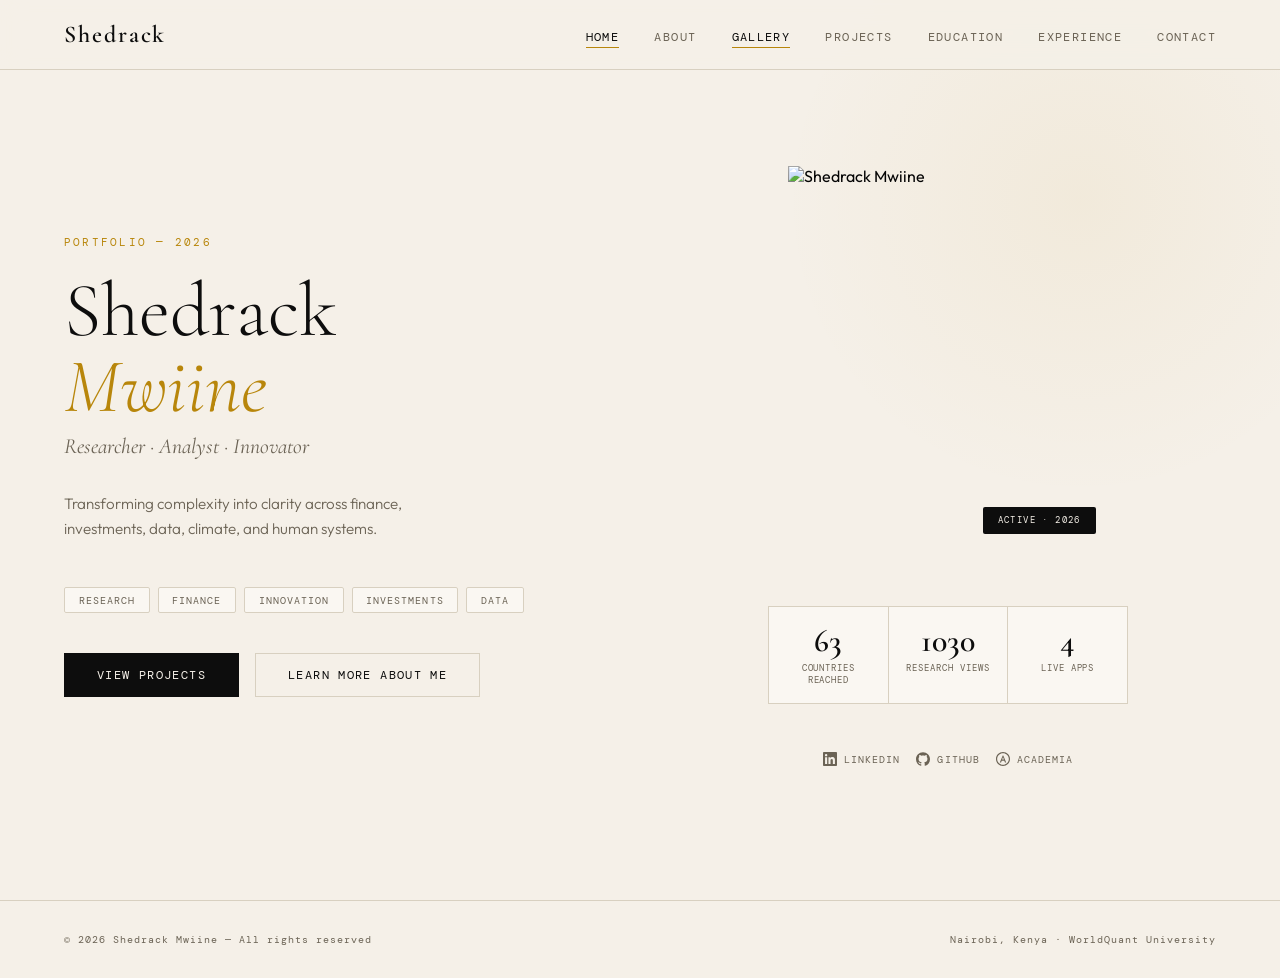
==== commit 34e48dcb: "Update index.html" ====
--- a/index.html
+++ b/index.html
@@ -368,9 +368,9 @@
     <nav>
         <ul class="nav-links">
             <li><a href="index.html">Home</a></li>
-            <li><a href="gallery.html">Gallery</a></li>
+            <li><a href="about.html">About</a></li>
+            <li><a href="gallery.html" class="active">Gallery</a></li>
             <li><a href="projects.html">Projects</a></li>
-            <li><a href="about.html">About</a></li>
             <li><a href="education.html">Education</a></li>
             <li><a href="experience.html">Experience</a></li>
             <li><a href="contact.html">Contact</a></li>
@@ -380,6 +380,18 @@
         <span></span><span></span><span></span>
     </button>
 </header>
+
+<div class="nav-drawer">
+    <ul>
+        <li><a href="index.html">Home</a></li>
+        <li><a href="about.html">About</a></li>
+        <li><a href="projects.html">Projects</a></li>
+        <li><a href="education.html">Education</a></li>
+        <li><a href="experience.html">Experience</a></li>
+        <li><a href="contact.html">Contact</a></li>
+    </ul>
+</div>
+
 
 <!-- ── HERO ── -->
 <section class="hero">
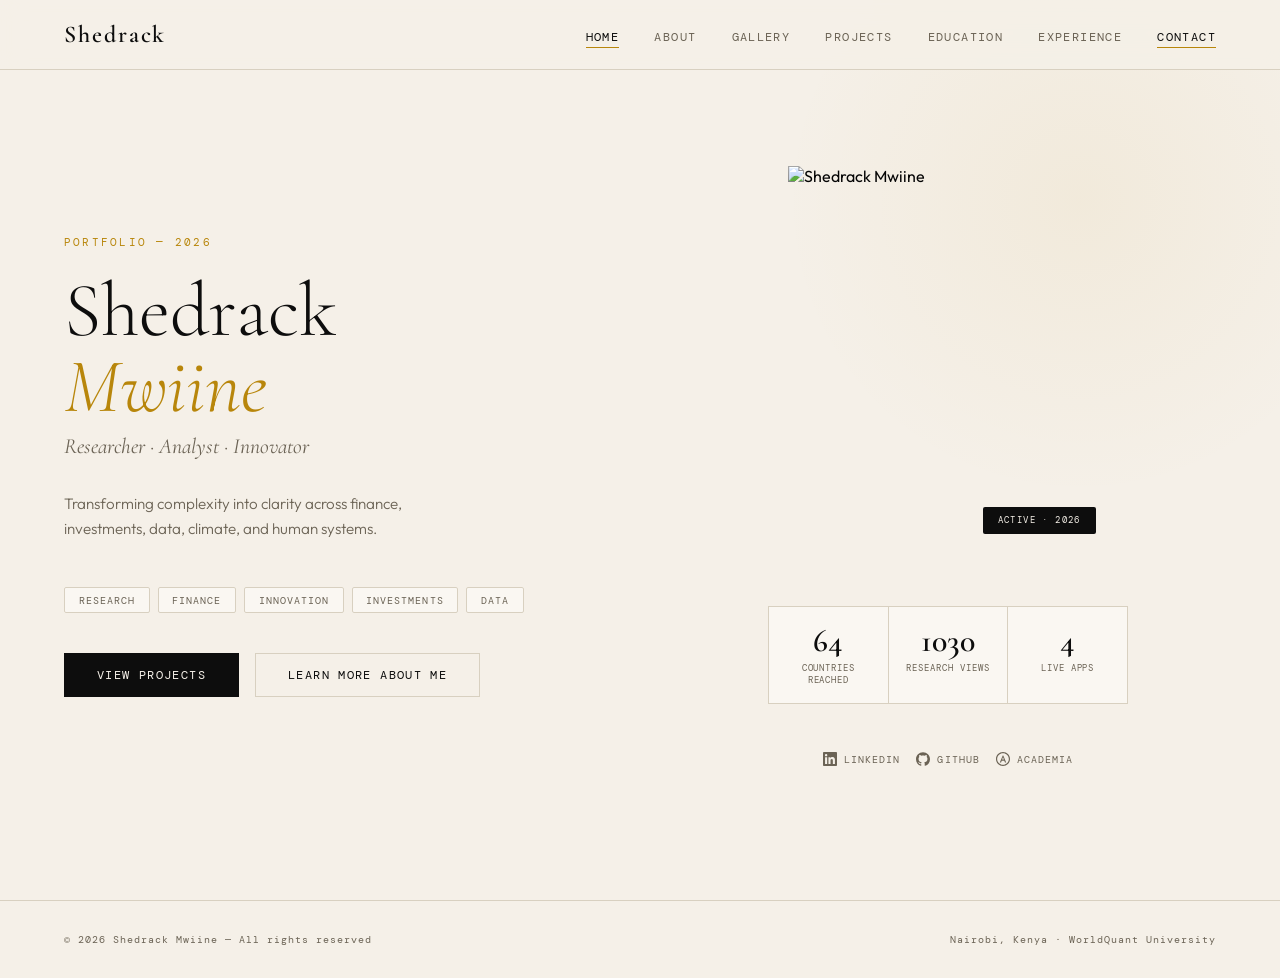
==== commit 2d2b4f9b: "Update index.html" ====
--- a/index.html
+++ b/index.html
@@ -369,11 +369,11 @@
         <ul class="nav-links">
             <li><a href="index.html">Home</a></li>
             <li><a href="about.html">About</a></li>
-            <li><a href="gallery.html" class="active">Gallery</a></li>
+            <li><a href="gallery.html">Gallery</a></li>
             <li><a href="projects.html">Projects</a></li>
             <li><a href="education.html">Education</a></li>
             <li><a href="experience.html">Experience</a></li>
-            <li><a href="contact.html">Contact</a></li>
+            <li><a href="contact.html" class="active">Contact</a></li>
         </ul>
     </nav>
     <button class="nav-hamburger" aria-label="Toggle menu" aria-expanded="false">
@@ -384,11 +384,12 @@
 <div class="nav-drawer">
     <ul>
         <li><a href="index.html">Home</a></li>
-        <li><a href="about.html">About</a></li>
-        <li><a href="projects.html">Projects</a></li>
-        <li><a href="education.html">Education</a></li>
-        <li><a href="experience.html">Experience</a></li>
-        <li><a href="contact.html">Contact</a></li>
+            <li><a href="about.html">About</a></li>
+            <li><a href="gallery.html">Gallery</a></li>
+            <li><a href="projects.html">Projects</a></li>
+            <li><a href="education.html">Education</a></li>
+            <li><a href="experience.html">Experience</a></li>
+            <li><a href="contact.html" class="active">Contact</a></li>
     </ul>
 </div>
 
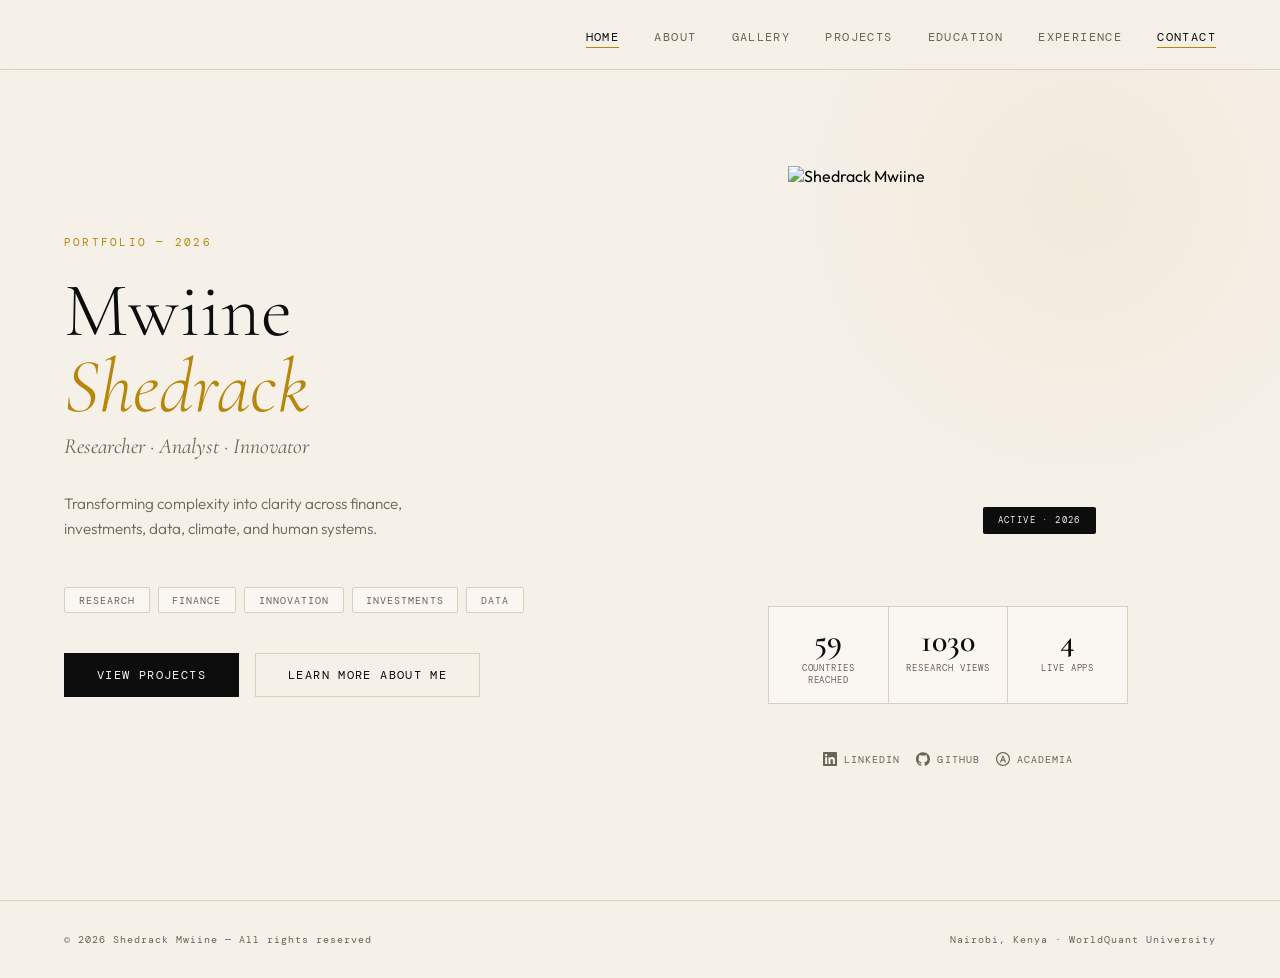
==== commit 4397e598: "Update index.html" ====
--- a/index.html
+++ b/index.html
@@ -364,7 +364,7 @@
 <body>
 
 <header class="nav">
-    <a href="index.html" class="nav-brand">Shedrack</a>
+    <a href="index.html" class="nav-brand"></a>
     <nav>
         <ul class="nav-links">
             <li><a href="index.html">Home</a></li>
@@ -398,7 +398,7 @@
 <section class="hero">
     <div class="hero-text">
         <p class="hero-eyebrow">Portfolio — 2026</p>
-        <h2 class="hero-name">Shedrack<br><em>Mwiine</em></h2>
+        <h2 class="hero-name">Mwiine<br><em>Shedrack</em></h2>
         <p class="hero-title">Researcher · Analyst · Innovator</p>
         <p class="hero-tagline">Transforming complexity into clarity across finance, investments, data, climate, and human systems.</p>
 
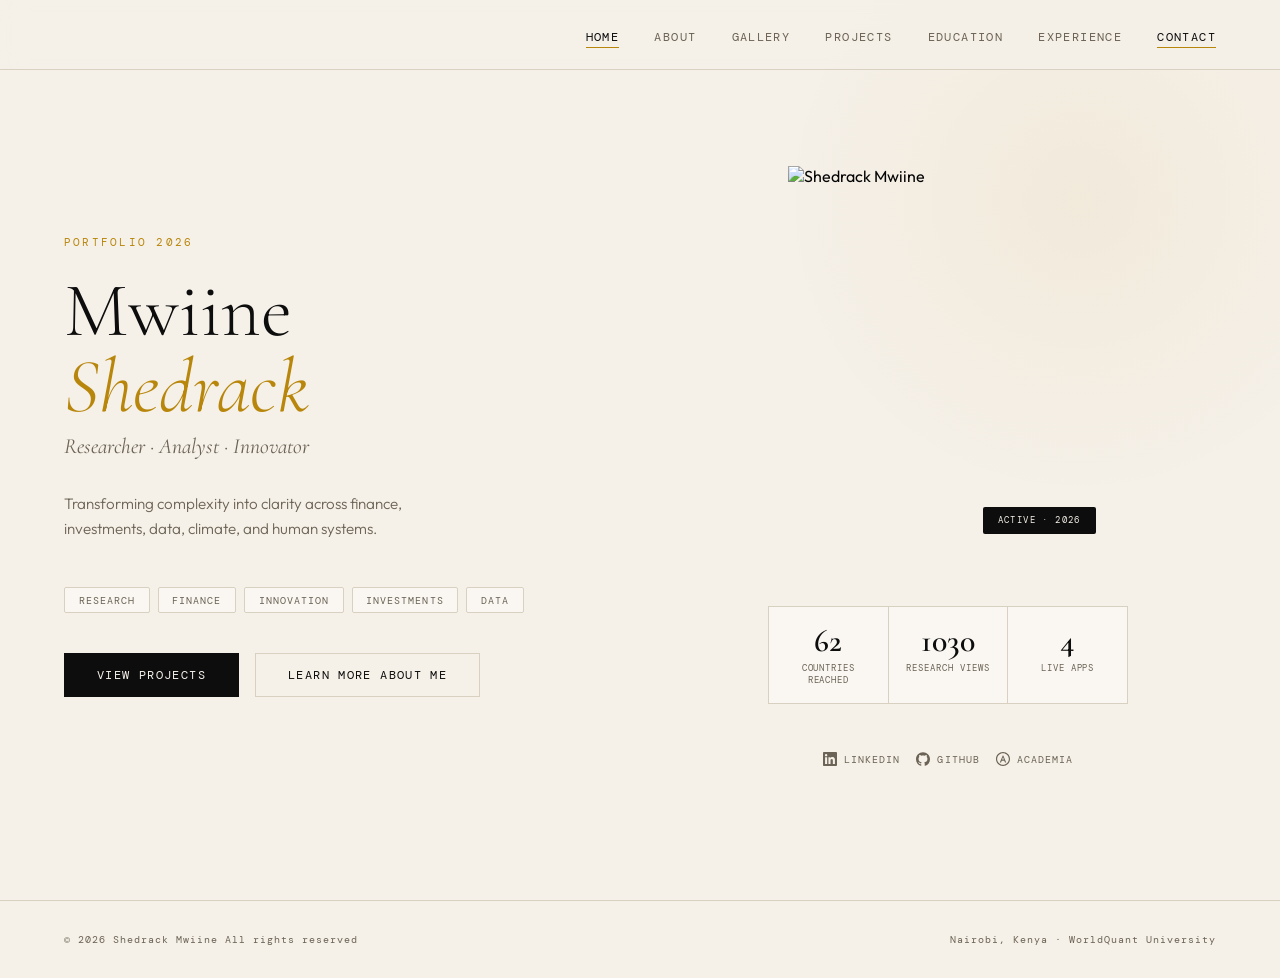
==== commit 93c60b89: "Update index.html" ====
--- a/index.html
+++ b/index.html
@@ -397,7 +397,7 @@
 <!-- ── HERO ── -->
 <section class="hero">
     <div class="hero-text">
-        <p class="hero-eyebrow">Portfolio — 2026</p>
+        <p class="hero-eyebrow">Portfolio  2026</p>
         <h2 class="hero-name">Mwiine<br><em>Shedrack</em></h2>
         <p class="hero-title">Researcher · Analyst · Innovator</p>
         <p class="hero-tagline">Transforming complexity into clarity across finance, investments, data, climate, and human systems.</p>
@@ -457,7 +457,7 @@
 </section>
 
 <footer>
-    <p>© 2026 Shedrack Mwiine — All rights reserved</p>
+    <p>© 2026 Shedrack Mwiine  All rights reserved</p>
     <p>Nairobi, Kenya · WorldQuant University</p>
 </footer>
 
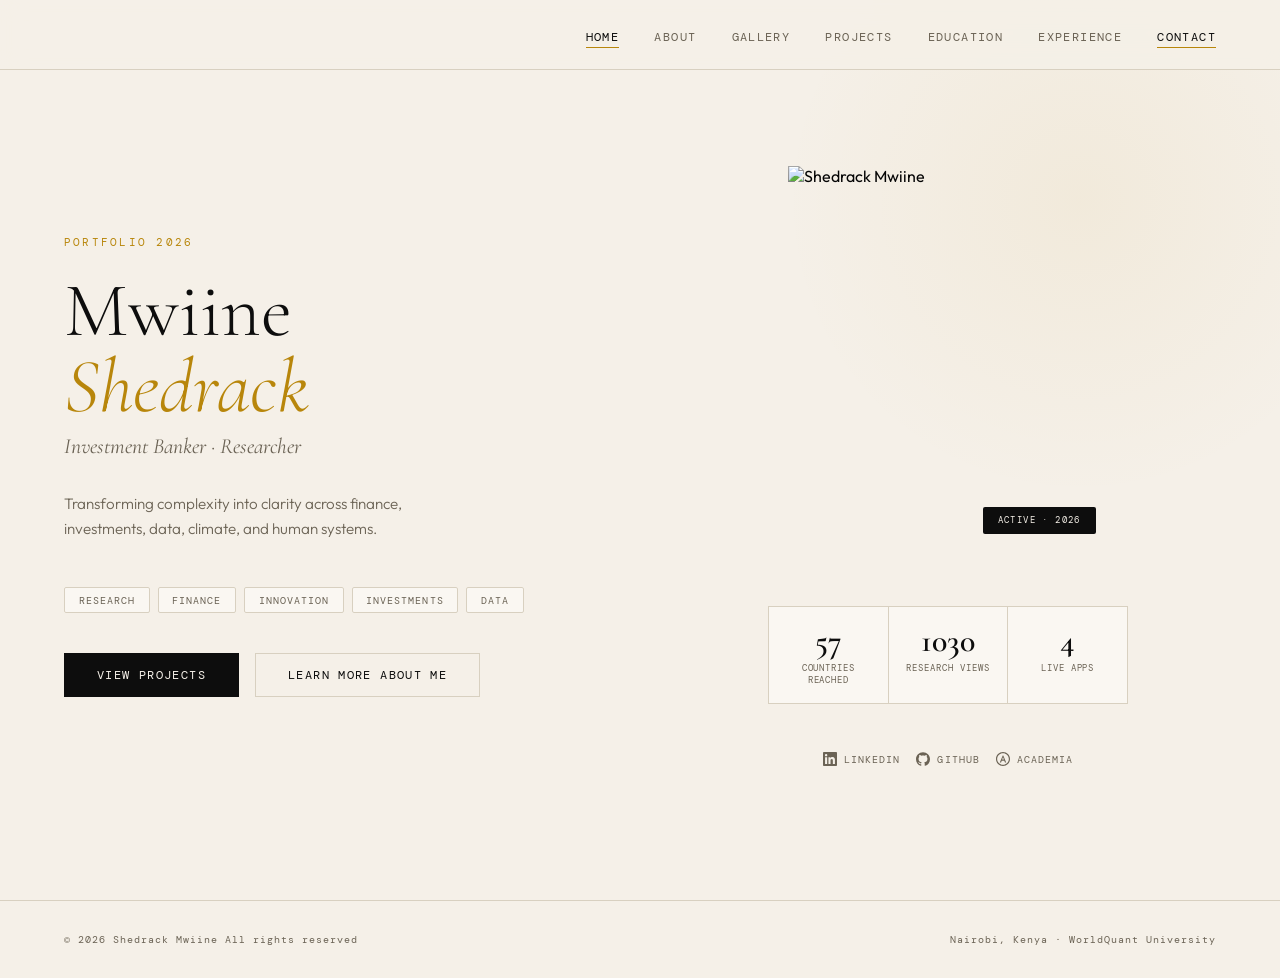
==== commit 2203ea9b: "Update index.html" ====
--- a/index.html
+++ b/index.html
@@ -399,7 +399,7 @@
     <div class="hero-text">
         <p class="hero-eyebrow">Portfolio  2026</p>
         <h2 class="hero-name">Mwiine<br><em>Shedrack</em></h2>
-        <p class="hero-title">Researcher · Analyst · Innovator</p>
+        <p class="hero-title">Investment Banker · Researcher</p>
         <p class="hero-tagline">Transforming complexity into clarity across finance, investments, data, climate, and human systems.</p>
 
         <div class="bio-tags">
